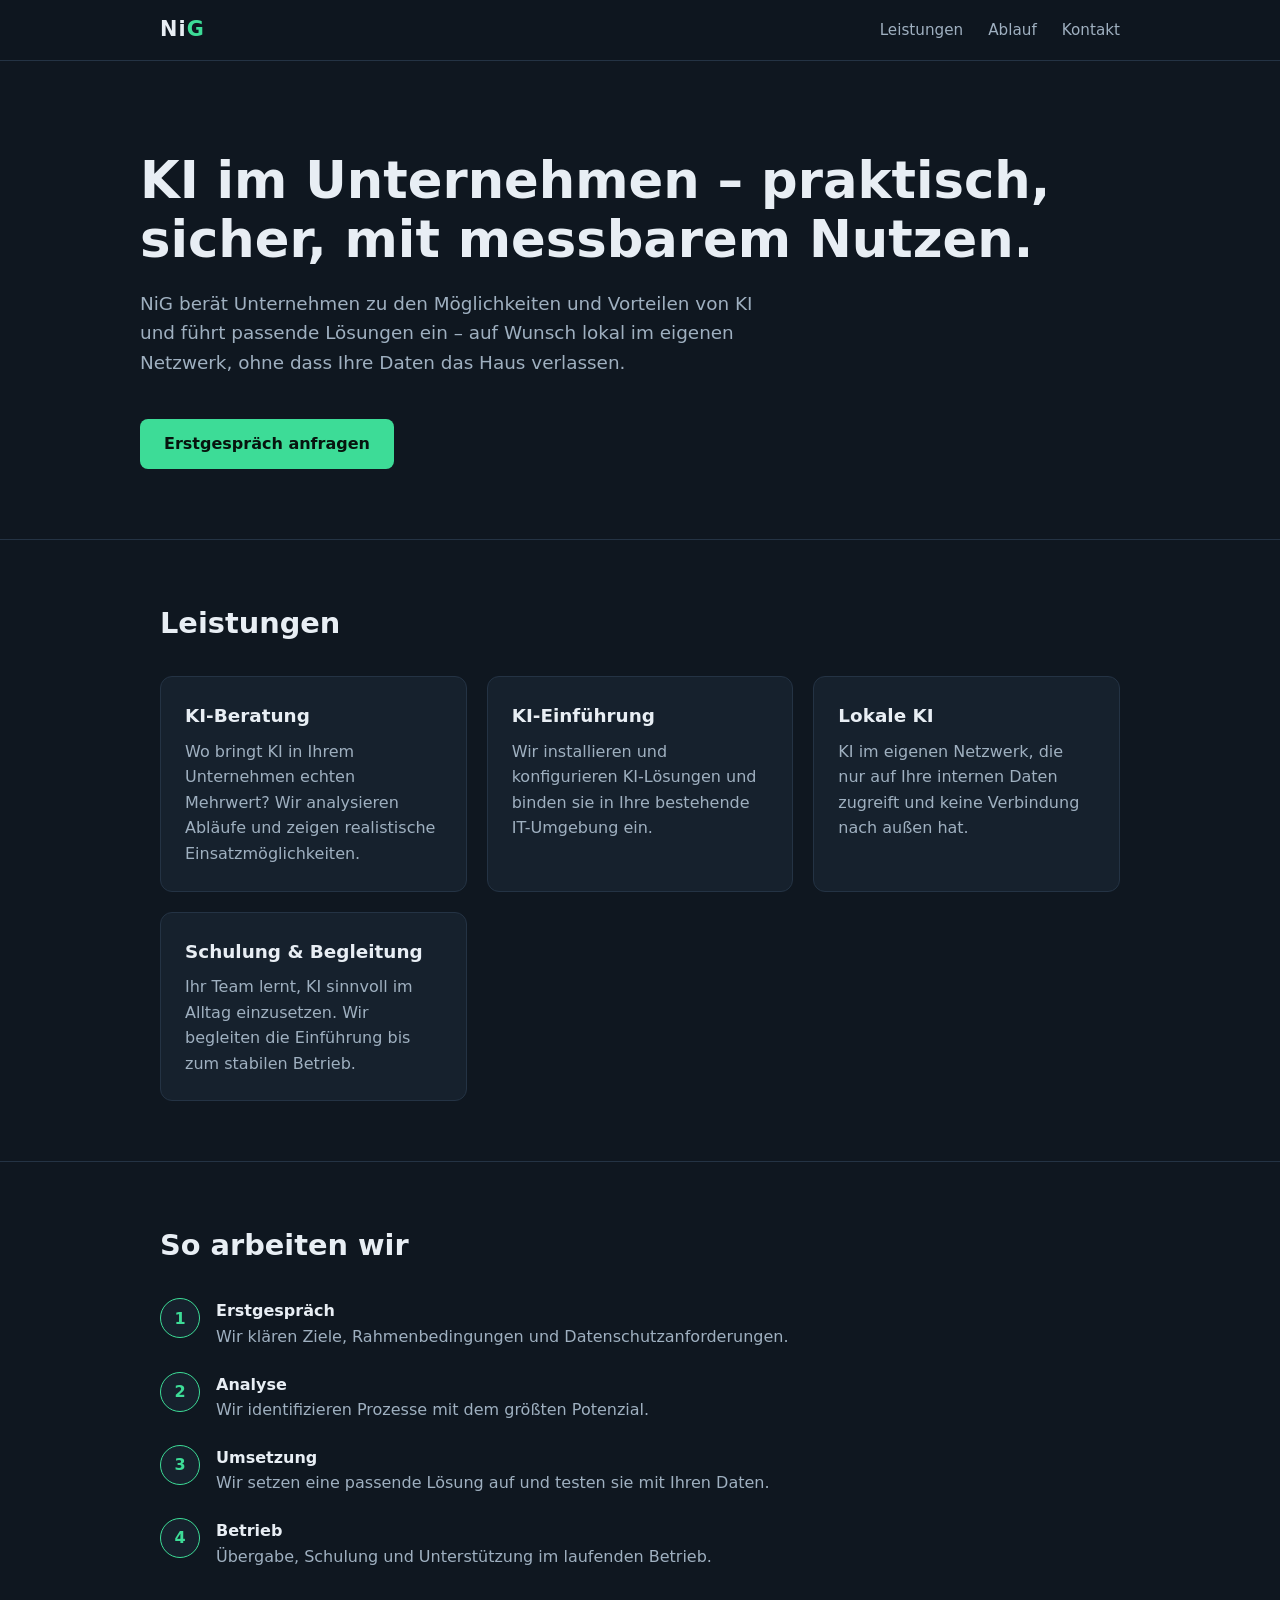
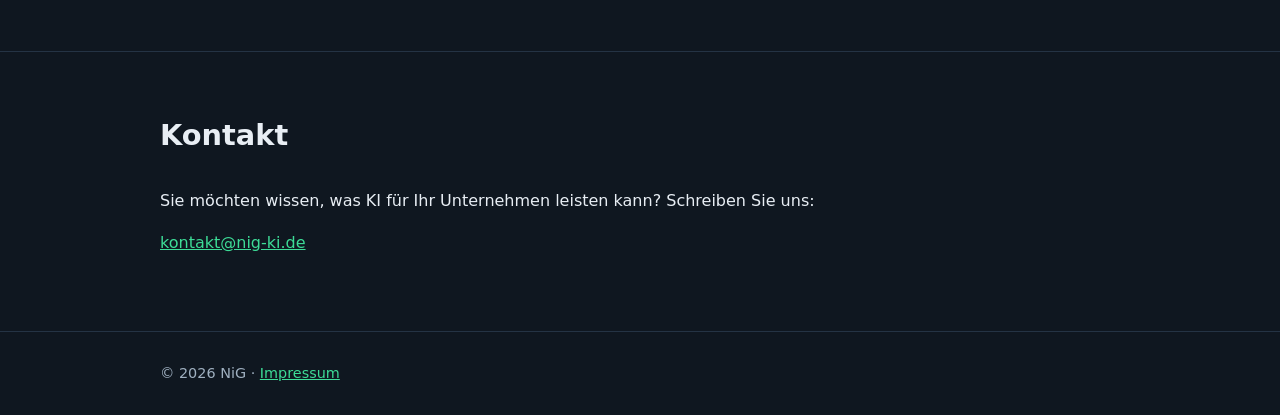
==== index.html @ dbd6fa83 "Initiale Website für NiG Co-Authored-By: Claude Sonnet 5.5 <noreply@anthropic.com> Claude-Session: h" ====
<!doctype html>
<html lang="de">
<head>
<meta charset="utf-8">
<meta name="viewport" content="width=device-width, initial-scale=1">
<title>NiG – KI-Beratung und KI-Einführung</title>
<meta name="description" content="NiG berät Unternehmen zu den Möglichkeiten von KI und führt sie sicher im eigenen Netzwerk ein.">
<style>
:root{--bg:#0f1720;--bg2:#16212d;--fg:#e8eef4;--mut:#9fb0c0;--acc:#3ddc97;--line:#243344}
*{box-sizing:border-box}
body{margin:0;font-family:system-ui,-apple-system,"Segoe UI",Roboto,sans-serif;background:var(--bg);color:var(--fg);line-height:1.6}
a{color:var(--acc)}
.wrap{max-width:1000px;margin:0 auto;padding:0 20px}
header{border-bottom:1px solid var(--line);position:sticky;top:0;background:rgba(15,23,32,.95);backdrop-filter:blur(6px)}
header .wrap{display:flex;justify-content:space-between;align-items:center;height:60px}
.logo{font-weight:800;font-size:1.3rem;letter-spacing:.05em}
.logo span{color:var(--acc)}
nav a{color:var(--mut);text-decoration:none;margin-left:20px;font-size:.95rem}
nav a:hover{color:var(--fg)}
.hero{padding:90px 0 70px}
.hero h1{font-size:clamp(2rem,5vw,3.2rem);line-height:1.15;margin:0 0 20px}
.hero p{color:var(--mut);font-size:1.15rem;max-width:640px}
.btn{display:inline-block;margin-top:24px;padding:12px 24px;background:var(--acc);color:#07140e;font-weight:700;border-radius:8px;text-decoration:none}
section{padding:60px 0;border-top:1px solid var(--line)}
h2{font-size:1.8rem;margin:0 0 30px}
.grid{display:grid;grid-template-columns:repeat(auto-fit,minmax(260px,1fr));gap:20px}
.card{background:var(--bg2);border:1px solid var(--line);border-radius:12px;padding:24px}
.card h3{margin:0 0 8px;font-size:1.15rem}
.card p{margin:0;color:var(--mut)}
.steps{counter-reset:s;list-style:none;padding:0;margin:0}
.steps li{counter-increment:s;position:relative;padding:0 0 22px 56px}
.steps li::before{content:counter(s);position:absolute;left:0;top:0;width:38px;height:38px;border-radius:50%;background:var(--bg2);border:1px solid var(--acc);color:var(--acc);display:flex;align-items:center;justify-content:center;font-weight:700}
.steps strong{display:block}
.steps span{color:var(--mut)}
footer{border-top:1px solid var(--line);padding:30px 0;color:var(--mut);font-size:.9rem}
</style>
</head>
<body>
<header>
  <div class="wrap">
    <div class="logo">Ni<span>G</span></div>
    <nav>
      <a href="#leistungen">Leistungen</a>
      <a href="#ablauf">Ablauf</a>
      <a href="#kontakt">Kontakt</a>
    </nav>
  </div>
</header>

<main>
  <div class="wrap hero">
    <h1>KI im Unternehmen – praktisch, sicher, mit messbarem Nutzen.</h1>
    <p>NiG berät Unternehmen zu den Möglichkeiten und Vorteilen von KI und führt passende Lösungen ein – auf Wunsch lokal im eigenen Netzwerk, ohne dass Ihre Daten das Haus verlassen.</p>
    <a class="btn" href="#kontakt">Erstgespräch anfragen</a>
  </div>

  <section id="leistungen">
    <div class="wrap">
      <h2>Leistungen</h2>
      <div class="grid">
        <div class="card">
          <h3>KI-Beratung</h3>
          <p>Wo bringt KI in Ihrem Unternehmen echten Mehrwert? Wir analysieren Abläufe und zeigen realistische Einsatzmöglichkeiten.</p>
        </div>
        <div class="card">
          <h3>KI-Einführung</h3>
          <p>Wir installieren und konfigurieren KI-Lösungen und binden sie in Ihre bestehende IT-Umgebung ein.</p>
        </div>
        <div class="card">
          <h3>Lokale KI</h3>
          <p>KI im eigenen Netzwerk, die nur auf Ihre internen Daten zugreift und keine Verbindung nach außen hat.</p>
        </div>
        <div class="card">
          <h3>Schulung &amp; Begleitung</h3>
          <p>Ihr Team lernt, KI sinnvoll im Alltag einzusetzen. Wir begleiten die Einführung bis zum stabilen Betrieb.</p>
        </div>
      </div>
    </div>
  </section>

  <section id="ablauf">
    <div class="wrap">
      <h2>So arbeiten wir</h2>
      <ol class="steps">
        <li><strong>Erstgespräch</strong><span>Wir klären Ziele, Rahmenbedingungen und Datenschutzanforderungen.</span></li>
        <li><strong>Analyse</strong><span>Wir identifizieren Prozesse mit dem größten Potenzial.</span></li>
        <li><strong>Umsetzung</strong><span>Wir setzen eine passende Lösung auf und testen sie mit Ihren Daten.</span></li>
        <li><strong>Betrieb</strong><span>Übergabe, Schulung und Unterstützung im laufenden Betrieb.</span></li>
      </ol>
    </div>
  </section>

  <section id="kontakt">
    <div class="wrap">
      <h2>Kontakt</h2>
      <p>Sie möchten wissen, was KI für Ihr Unternehmen leisten kann? Schreiben Sie uns:</p>
      <p><a href="mailto:kontakt@nig-ki.de">kontakt@nig-ki.de</a></p>
    </div>
  </section>
</main>

<footer>
  <div class="wrap">© 2026 NiG · <a href="impressum.html">Impressum</a></div>
</footer>
</body>
</html>
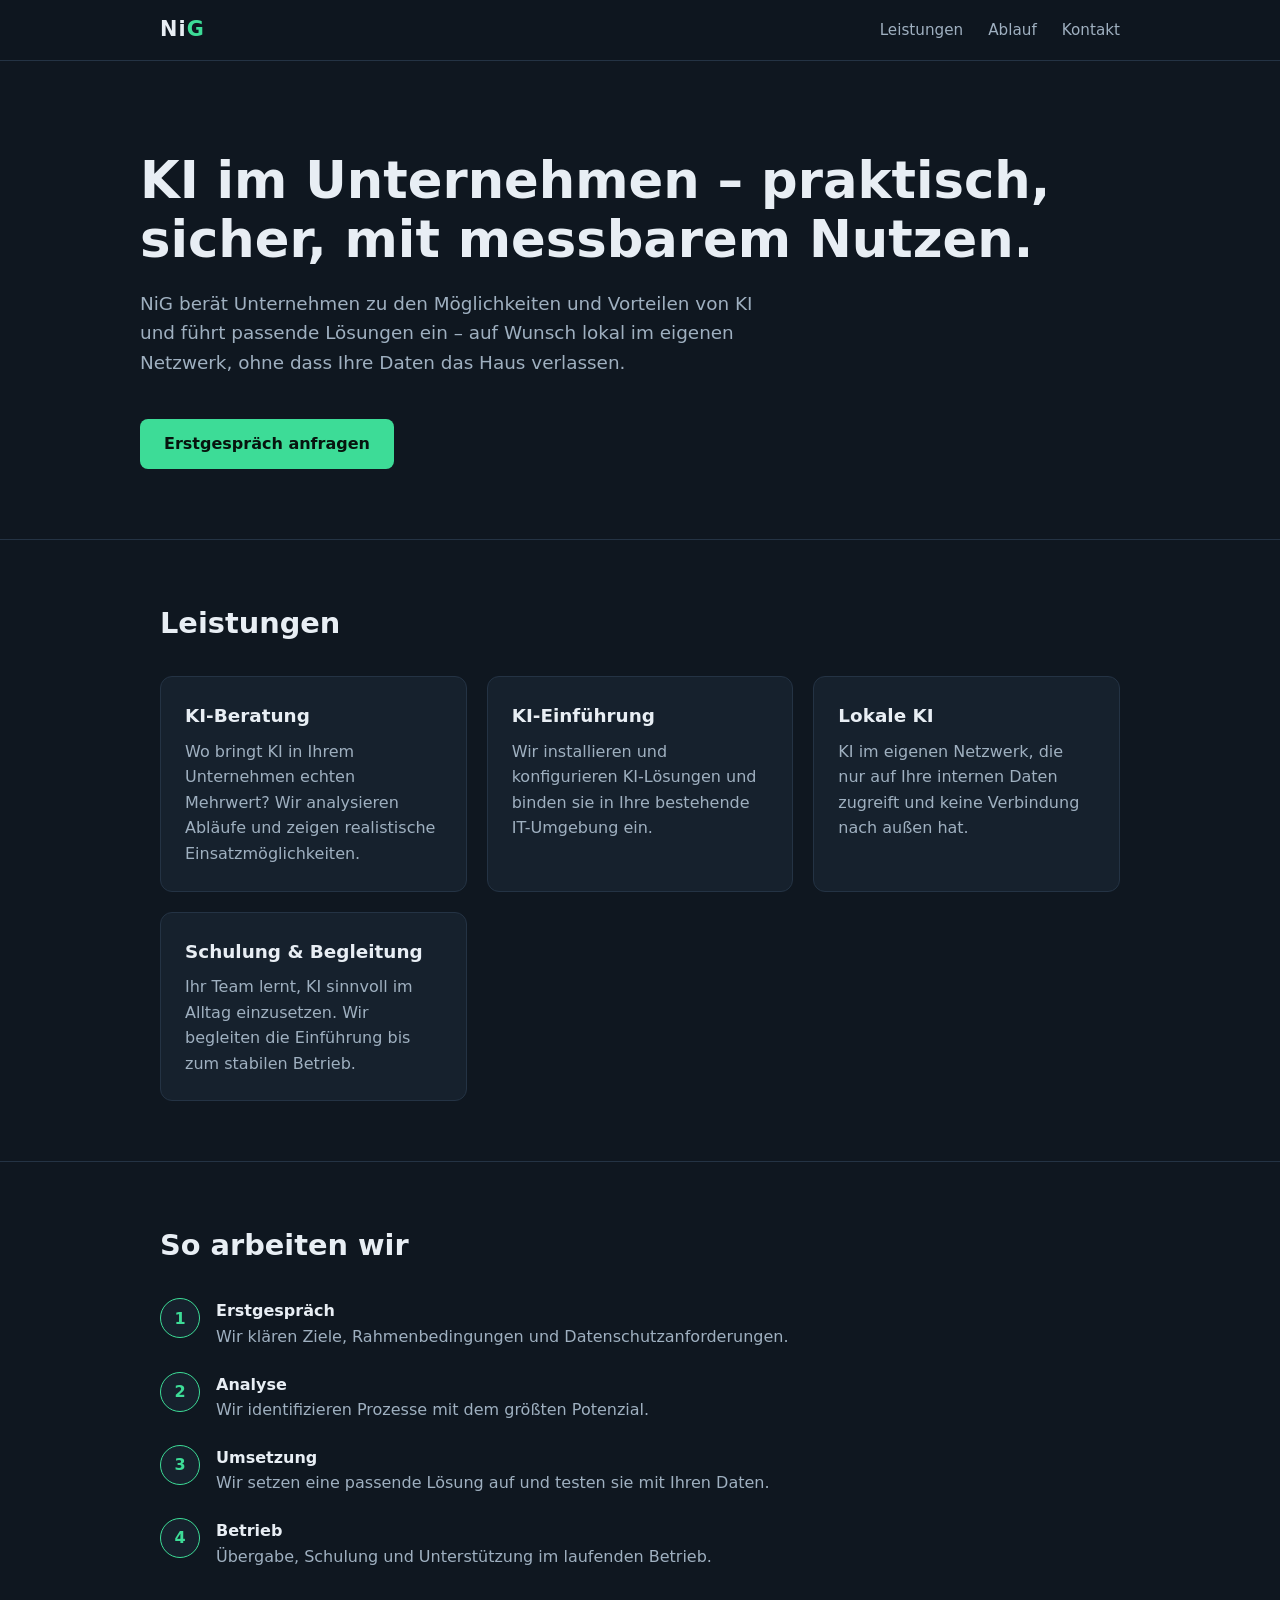
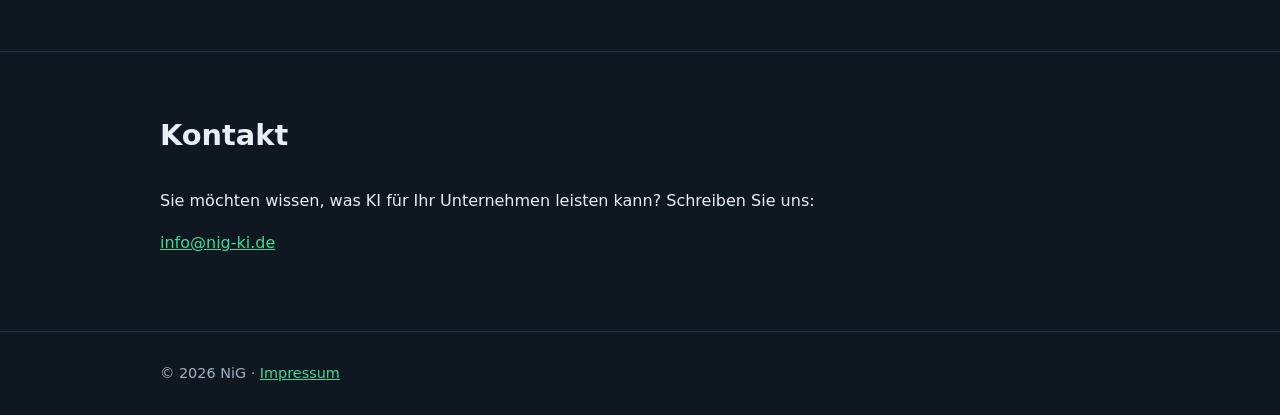
==== commit 1bc8bfe6: "Update contact email in index.html" ====
--- a/index.html
+++ b/index.html
@@ -94,7 +94,7 @@
     <div class="wrap">
       <h2>Kontakt</h2>
       <p>Sie möchten wissen, was KI für Ihr Unternehmen leisten kann? Schreiben Sie uns:</p>
-      <p><a href="mailto:kontakt@nig-ki.de">kontakt@nig-ki.de</a></p>
+      <p><a href="mailto:info@nig-ki.de">info@nig-ki.de</a></p>
     </div>
   </section>
 </main>
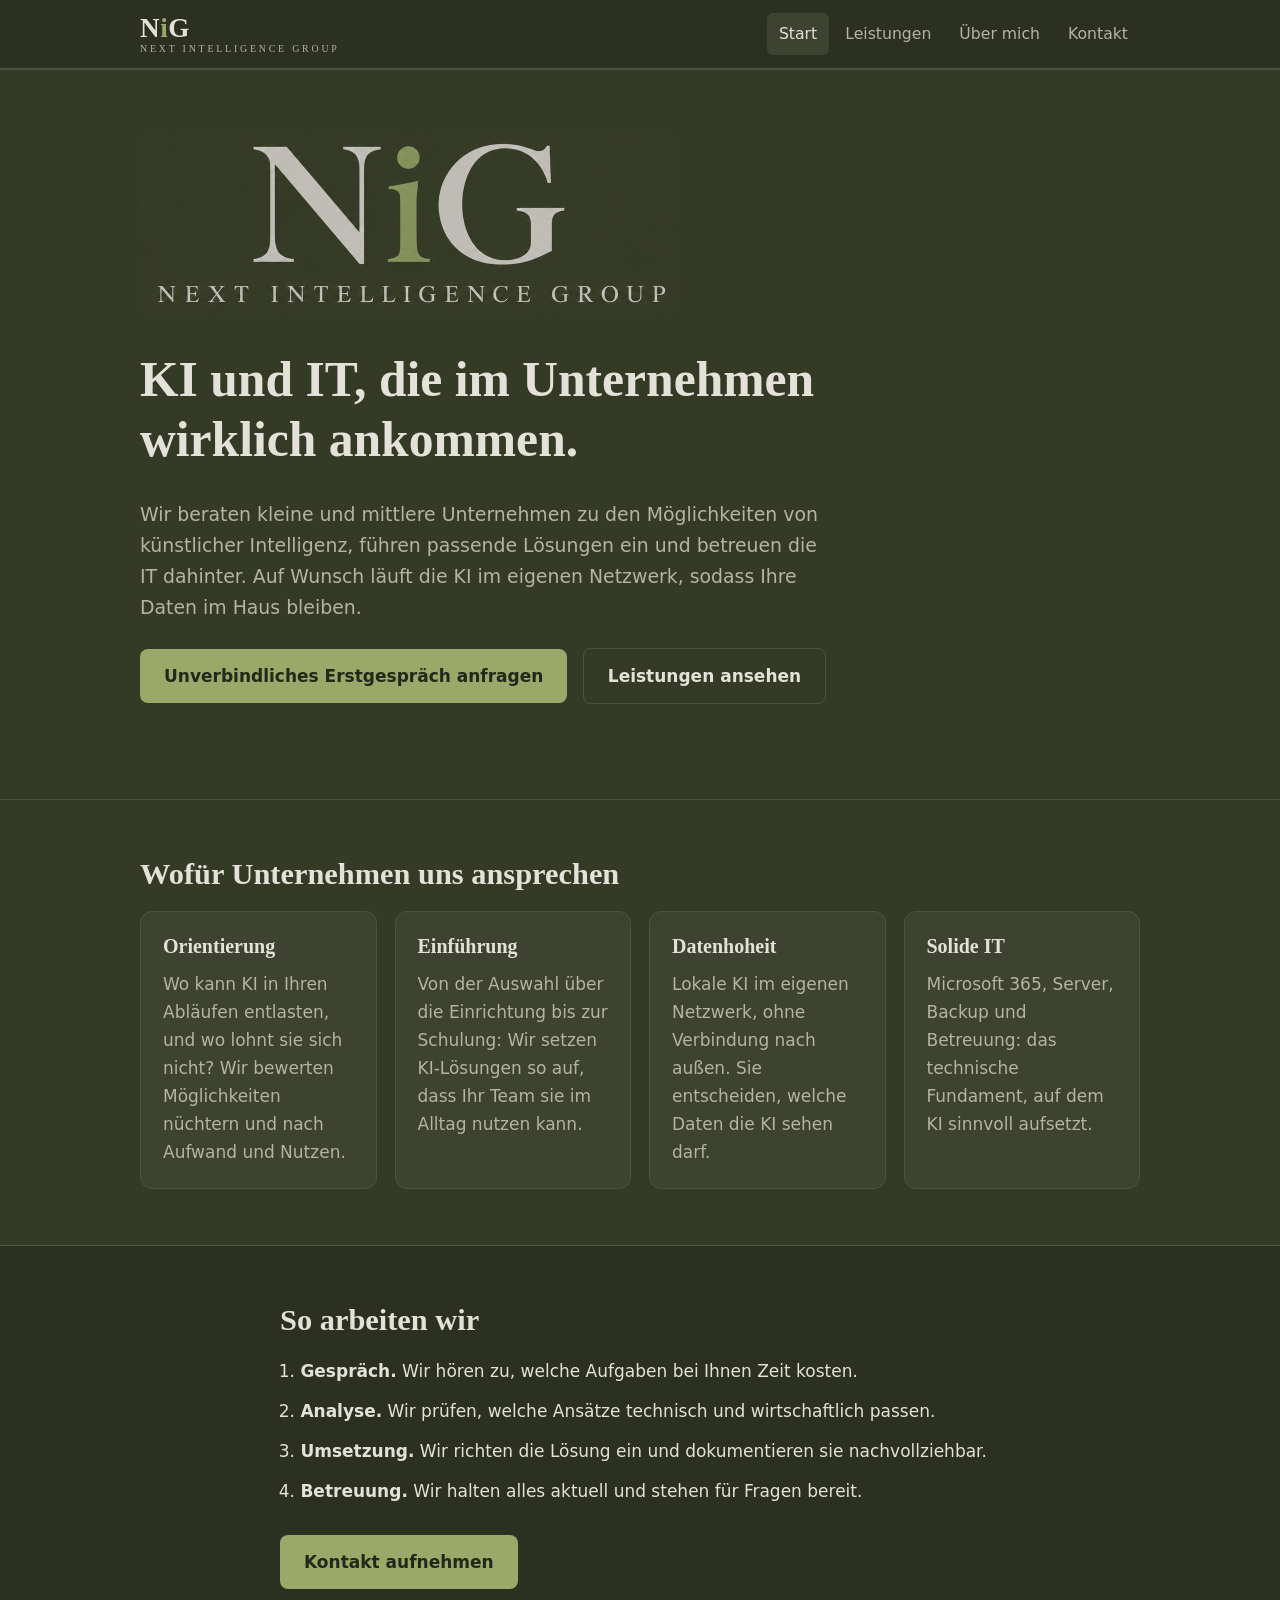
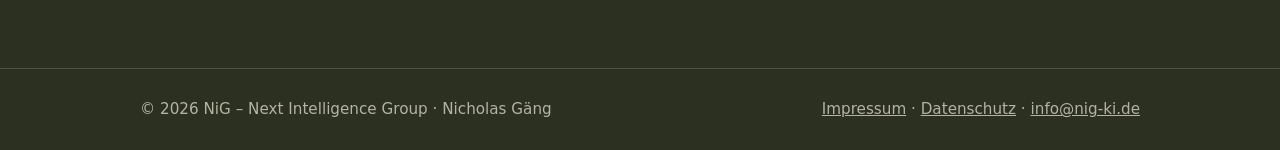
==== commit 052a75f4: "Website auf sechs Seiten ausbauen: Start, Leistungen, Über mich, Kontakt, Impressum, Datenschutz Des" ====
--- a/index.html
+++ b/index.html
@@ -3,104 +3,69 @@
 <head>
 <meta charset="utf-8">
 <meta name="viewport" content="width=device-width, initial-scale=1">
-<title>NiG – KI-Beratung und KI-Einführung</title>
-<meta name="description" content="NiG berät Unternehmen zu den Möglichkeiten von KI und führt sie sicher im eigenen Netzwerk ein.">
-<style>
-:root{--bg:#0f1720;--bg2:#16212d;--fg:#e8eef4;--mut:#9fb0c0;--acc:#3ddc97;--line:#243344}
-*{box-sizing:border-box}
-body{margin:0;font-family:system-ui,-apple-system,"Segoe UI",Roboto,sans-serif;background:var(--bg);color:var(--fg);line-height:1.6}
-a{color:var(--acc)}
-.wrap{max-width:1000px;margin:0 auto;padding:0 20px}
-header{border-bottom:1px solid var(--line);position:sticky;top:0;background:rgba(15,23,32,.95);backdrop-filter:blur(6px)}
-header .wrap{display:flex;justify-content:space-between;align-items:center;height:60px}
-.logo{font-weight:800;font-size:1.3rem;letter-spacing:.05em}
-.logo span{color:var(--acc)}
-nav a{color:var(--mut);text-decoration:none;margin-left:20px;font-size:.95rem}
-nav a:hover{color:var(--fg)}
-.hero{padding:90px 0 70px}
-.hero h1{font-size:clamp(2rem,5vw,3.2rem);line-height:1.15;margin:0 0 20px}
-.hero p{color:var(--mut);font-size:1.15rem;max-width:640px}
-.btn{display:inline-block;margin-top:24px;padding:12px 24px;background:var(--acc);color:#07140e;font-weight:700;border-radius:8px;text-decoration:none}
-section{padding:60px 0;border-top:1px solid var(--line)}
-h2{font-size:1.8rem;margin:0 0 30px}
-.grid{display:grid;grid-template-columns:repeat(auto-fit,minmax(260px,1fr));gap:20px}
-.card{background:var(--bg2);border:1px solid var(--line);border-radius:12px;padding:24px}
-.card h3{margin:0 0 8px;font-size:1.15rem}
-.card p{margin:0;color:var(--mut)}
-.steps{counter-reset:s;list-style:none;padding:0;margin:0}
-.steps li{counter-increment:s;position:relative;padding:0 0 22px 56px}
-.steps li::before{content:counter(s);position:absolute;left:0;top:0;width:38px;height:38px;border-radius:50%;background:var(--bg2);border:1px solid var(--acc);color:var(--acc);display:flex;align-items:center;justify-content:center;font-weight:700}
-.steps strong{display:block}
-.steps span{color:var(--mut)}
-footer{border-top:1px solid var(--line);padding:30px 0;color:var(--mut);font-size:.9rem}
-</style>
+<title>NiG – KI-Beratung, KI-Einführung und IT für den Mittelstand</title>
+<meta name="description" content="NiG – Next Intelligence Group: KI-Beratung, KI-Einführung, lokale KI im eigenen Netzwerk und IT-Dienstleistung für kleine und mittlere Unternehmen.">
+<meta name="robots" content="index,follow">
+<meta property="og:title" content="NiG – KI-Beratung, KI-Einführung und IT für den Mittelstand">
+<meta property="og:description" content="NiG – Next Intelligence Group: KI-Beratung, KI-Einführung, lokale KI im eigenen Netzwerk und IT-Dienstleistung für kleine und mittlere Unternehmen.">
+<meta property="og:type" content="website">
+<meta property="og:image" content="https://nig-ki.de/assets/og-image.png">
+<link rel="icon" type="image/png" href="assets/favicon.png">
+<link rel="stylesheet" href="style.css">
 </head>
 <body>
-<header>
-  <div class="wrap">
-    <div class="logo">Ni<span>G</span></div>
-    <nav>
-      <a href="#leistungen">Leistungen</a>
-      <a href="#ablauf">Ablauf</a>
-      <a href="#kontakt">Kontakt</a>
-    </nav>
+<a class="skip" href="#inhalt">Zum Inhalt springen</a>
+<header class="site">
+  <div class="wrap bar">
+    <a class="brand" href="index.html" aria-label="NiG – Next Intelligence Group, Startseite">
+      <span class="mark">N<i>i</i>G</span><span class="sub">Next Intelligence Group</span>
+    </a>
+    <nav aria-label="Hauptnavigation"><a href="index.html" aria-current="page">Start</a><a href="leistungen.html">Leistungen</a><a href="ueber-mich.html">Über mich</a><a href="kontakt.html">Kontakt</a></nav>
   </div>
 </header>
+<main id="inhalt">
 
-<main>
-  <div class="wrap hero">
-    <h1>KI im Unternehmen – praktisch, sicher, mit messbarem Nutzen.</h1>
-    <p>NiG berät Unternehmen zu den Möglichkeiten und Vorteilen von KI und führt passende Lösungen ein – auf Wunsch lokal im eigenen Netzwerk, ohne dass Ihre Daten das Haus verlassen.</p>
-    <a class="btn" href="#kontakt">Erstgespräch anfragen</a>
+<section class="hero">
+  <div class="wrap">
+    <img class="hero-logo" src="assets/logo.png" alt="NiG – Next Intelligence Group" width="540" height="180">
+    <h1>KI und IT, die im Unternehmen wirklich ankommen.</h1>
+    <p class="lead">Wir beraten kleine und mittlere Unternehmen zu den Möglichkeiten von künstlicher Intelligenz, führen passende Lösungen ein und betreuen die IT dahinter. Auf Wunsch läuft die KI im eigenen Netzwerk, sodass Ihre Daten im Haus bleiben.</p>
+    <p><a class="btn" href="mailto:info@nig-ki.de?subject=Erstgespr%C3%A4ch%20NiG">Unverbindliches Erstgespräch anfragen</a>
+    <a class="btn ghost" href="leistungen.html">Leistungen ansehen</a></p>
   </div>
+</section>
 
-  <section id="leistungen">
-    <div class="wrap">
-      <h2>Leistungen</h2>
-      <div class="grid">
-        <div class="card">
-          <h3>KI-Beratung</h3>
-          <p>Wo bringt KI in Ihrem Unternehmen echten Mehrwert? Wir analysieren Abläufe und zeigen realistische Einsatzmöglichkeiten.</p>
-        </div>
-        <div class="card">
-          <h3>KI-Einführung</h3>
-          <p>Wir installieren und konfigurieren KI-Lösungen und binden sie in Ihre bestehende IT-Umgebung ein.</p>
-        </div>
-        <div class="card">
-          <h3>Lokale KI</h3>
-          <p>KI im eigenen Netzwerk, die nur auf Ihre internen Daten zugreift und keine Verbindung nach außen hat.</p>
-        </div>
-        <div class="card">
-          <h3>Schulung &amp; Begleitung</h3>
-          <p>Ihr Team lernt, KI sinnvoll im Alltag einzusetzen. Wir begleiten die Einführung bis zum stabilen Betrieb.</p>
-        </div>
-      </div>
+<section>
+  <div class="wrap">
+    <h2>Wofür Unternehmen uns ansprechen</h2>
+    <div class="grid">
+      <article class="card"><h3>Orientierung</h3><p>Wo kann KI in Ihren Abläufen entlasten, und wo lohnt sie sich nicht? Wir bewerten Möglichkeiten nüchtern und nach Aufwand und Nutzen.</p></article>
+      <article class="card"><h3>Einführung</h3><p>Von der Auswahl über die Einrichtung bis zur Schulung: Wir setzen KI-Lösungen so auf, dass Ihr Team sie im Alltag nutzen kann.</p></article>
+      <article class="card"><h3>Datenhoheit</h3><p>Lokale KI im eigenen Netzwerk, ohne Verbindung nach außen. Sie entscheiden, welche Daten die KI sehen darf.</p></article>
+      <article class="card"><h3>Solide IT</h3><p>Microsoft 365, Server, Backup und Betreuung: das technische Fundament, auf dem KI sinnvoll aufsetzt.</p></article>
     </div>
-  </section>
+  </div>
+</section>
 
-  <section id="ablauf">
-    <div class="wrap">
-      <h2>So arbeiten wir</h2>
-      <ol class="steps">
-        <li><strong>Erstgespräch</strong><span>Wir klären Ziele, Rahmenbedingungen und Datenschutzanforderungen.</span></li>
-        <li><strong>Analyse</strong><span>Wir identifizieren Prozesse mit dem größten Potenzial.</span></li>
-        <li><strong>Umsetzung</strong><span>Wir setzen eine passende Lösung auf und testen sie mit Ihren Daten.</span></li>
-        <li><strong>Betrieb</strong><span>Übergabe, Schulung und Unterstützung im laufenden Betrieb.</span></li>
-      </ol>
-    </div>
-  </section>
+<section class="alt">
+  <div class="wrap narrow">
+    <h2>So arbeiten wir</h2>
+    <ol class="steps">
+      <li><strong>Gespräch.</strong> Wir hören zu, welche Aufgaben bei Ihnen Zeit kosten.</li>
+      <li><strong>Analyse.</strong> Wir prüfen, welche Ansätze technisch und wirtschaftlich passen.</li>
+      <li><strong>Umsetzung.</strong> Wir richten die Lösung ein und dokumentieren sie nachvollziehbar.</li>
+      <li><strong>Betreuung.</strong> Wir halten alles aktuell und stehen für Fragen bereit.</li>
+    </ol>
+    <p><a class="btn" href="kontakt.html">Kontakt aufnehmen</a></p>
+  </div>
+</section>
 
-  <section id="kontakt">
-    <div class="wrap">
-      <h2>Kontakt</h2>
-      <p>Sie möchten wissen, was KI für Ihr Unternehmen leisten kann? Schreiben Sie uns:</p>
-      <p><a href="mailto:info@nig-ki.de">info@nig-ki.de</a></p>
-    </div>
-  </section>
 </main>
-
-<footer>
-  <div class="wrap">© 2026 NiG · <a href="impressum.html">Impressum</a></div>
+<footer class="site">
+  <div class="wrap foot">
+    <p>© 2026 NiG – Next Intelligence Group · Nicholas Gäng</p>
+    <p><a href="impressum.html">Impressum</a> · <a href="datenschutz.html">Datenschutz</a> · <a href="mailto:info@nig-ki.de">info@nig-ki.de</a></p>
+  </div>
 </footer>
 </body>
 </html>
--- a/style.css
+++ b/style.css
@@ -0,0 +1,84 @@
+:root{
+  --bg:#353a27;
+  --bg-deep:#2b3020;
+  --bg-card:#3d4330;
+  --fg:#e4e2d8;
+  --mut:#b4b3a4;
+  --acc:#9aa86a;
+  --acc-ink:#232819;
+  --line:#4c5340;
+  --serif:"Iowan Old Style","Palatino Linotype",Palatino,"Book Antiqua",Garamond,Georgia,serif;
+  --sans:system-ui,-apple-system,"Segoe UI",Roboto,Helvetica,Arial,sans-serif;
+}
+*{box-sizing:border-box}
+html{scroll-behavior:smooth}
+body{margin:0;background:var(--bg);color:var(--fg);font-family:var(--sans);line-height:1.65;font-size:1.0625rem}
+a{color:var(--acc)}
+a:hover{color:#c0cd8a}
+img{max-width:100%;height:auto}
+:focus-visible{outline:3px solid var(--acc);outline-offset:3px}
+.skip{position:absolute;left:-999px;top:0;background:var(--acc);color:var(--acc-ink);padding:10px 16px;z-index:100}
+.skip:focus{left:10px;top:10px}
+.wrap{max-width:1040px;margin:0 auto;padding:0 20px}
+.narrow{max-width:760px}
+
+/* Header */
+header.site{background:var(--bg-deep);border-bottom:1px solid var(--line);position:sticky;top:0;z-index:50}
+.bar{display:flex;align-items:center;justify-content:space-between;gap:16px;min-height:68px;flex-wrap:wrap;padding-top:8px;padding-bottom:8px}
+.brand{display:flex;flex-direction:column;text-decoration:none;color:var(--fg);line-height:1.1}
+.brand .mark{font-family:var(--serif);font-size:1.7rem;font-weight:600;letter-spacing:.02em}
+.brand .mark i{color:var(--acc);font-style:normal}
+.brand .sub{font-family:var(--serif);font-size:.62rem;letter-spacing:.28em;text-transform:uppercase;color:var(--mut)}
+nav{display:flex;gap:4px;flex-wrap:wrap}
+nav a{color:var(--mut);text-decoration:none;padding:8px 12px;border-radius:6px;font-size:.98rem}
+nav a:hover{color:var(--fg);background:var(--bg-card)}
+nav a[aria-current="page"]{color:var(--fg);background:var(--bg-card)}
+
+/* Typografie */
+h1,h2,h3{font-family:var(--serif);font-weight:600;line-height:1.2;margin:0 0 .6em}
+h1{font-size:clamp(2rem,5vw,3.1rem)}
+h2{font-size:clamp(1.5rem,3vw,1.9rem)}
+h3{font-size:1.25rem}
+.lead{font-size:1.18rem;color:var(--mut);max-width:680px}
+.note{color:var(--mut);font-size:.95rem}
+
+/* Hero */
+.hero{padding:64px 0 72px}
+.hero-logo{display:block;width:min(540px,100%);height:auto;border-radius:10px;margin-bottom:36px}
+.hero h1{max-width:760px}
+
+/* Buttons */
+.btn{display:inline-block;margin:6px 10px 6px 0;padding:13px 24px;background:var(--acc);color:var(--acc-ink);font-weight:700;border-radius:8px;text-decoration:none}
+.btn:hover{background:#b0be7c;color:var(--acc-ink)}
+.btn.ghost{background:transparent;color:var(--fg);border:1px solid var(--line)}
+.btn.ghost:hover{background:var(--bg-card);color:var(--fg)}
+
+/* Sektionen */
+section{padding:56px 0;border-top:1px solid var(--line)}
+section.alt{background:var(--bg-deep)}
+section.pagehead{padding:48px 0 32px;border-top:0}
+.grid{display:grid;grid-template-columns:repeat(auto-fit,minmax(230px,1fr));gap:18px}
+.card{background:var(--bg-card);border:1px solid var(--line);border-radius:12px;padding:22px}
+.card p{color:var(--mut);margin:0}
+.steps{padding-left:1.2em;margin:0 0 24px}
+.steps li{margin-bottom:12px}
+.svc{padding:8px 0 36px;border-bottom:1px solid var(--line);margin-bottom:32px}
+.svc:last-child{border-bottom:0}
+.svc ul{padding-left:1.2em;color:var(--mut)}
+.prose p,.prose li{max-width:68ch}
+.prose h2{margin-top:1.8em}
+
+/* Footer */
+footer.site{background:var(--bg-deep);border-top:1px solid var(--line);padding:28px 0;color:var(--mut);font-size:.95rem}
+footer .foot{display:flex;justify-content:space-between;gap:12px;flex-wrap:wrap}
+footer p{margin:0}
+footer a{color:var(--mut)}
+footer a:hover{color:var(--fg)}
+
+@media (max-width:560px){
+  body{font-size:1rem}
+  .hero{padding:36px 0 48px}
+  nav a{padding:8px 9px;font-size:.93rem}
+  section{padding:40px 0}
+}
+@media (prefers-reduced-motion:reduce){html{scroll-behavior:auto}}
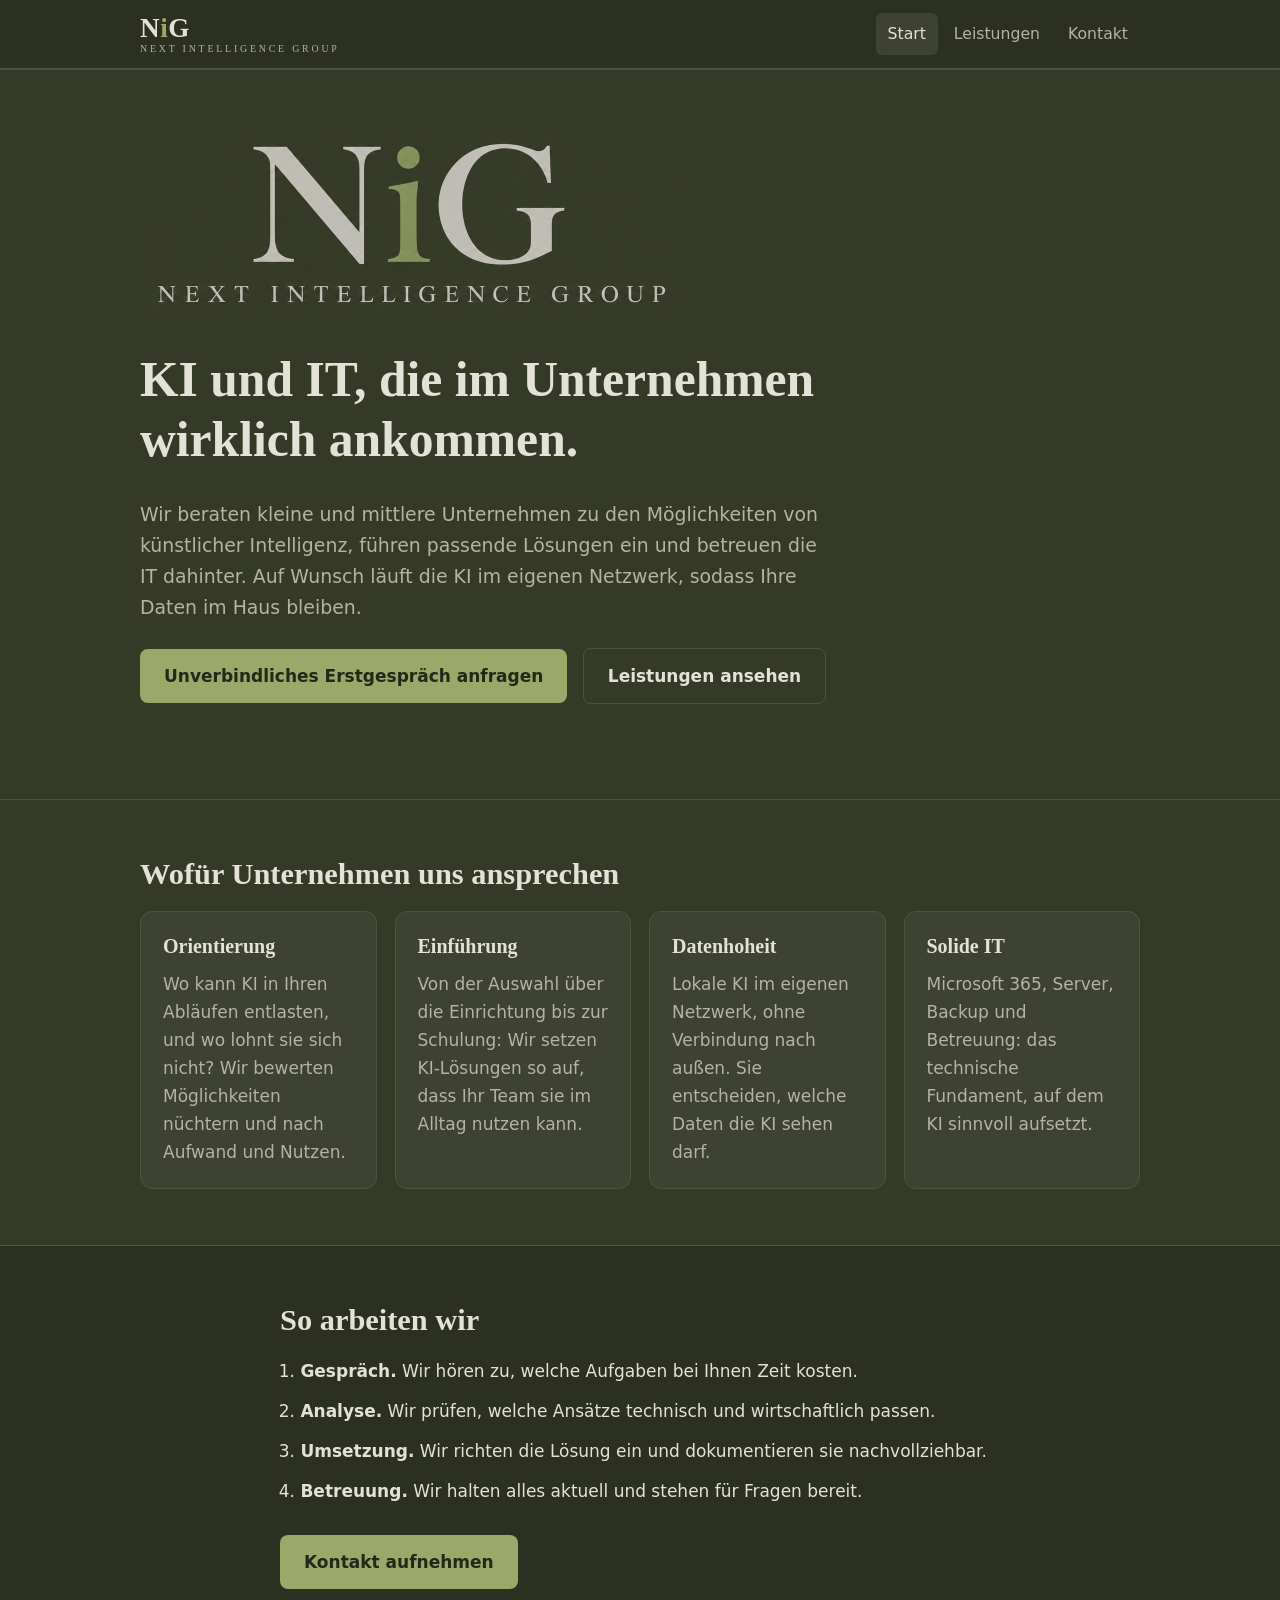
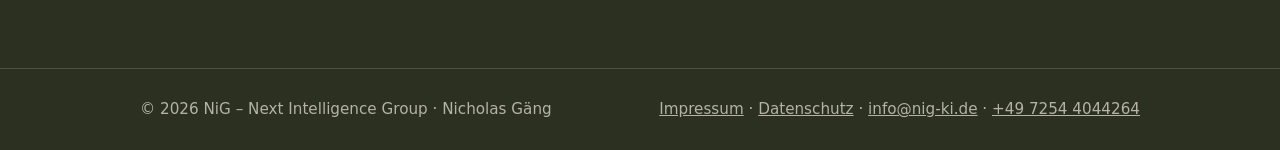
==== commit 0598515d: "Telefonnummer ergänzen, Seite "Über mich" entfernen Telefon in Impressum, Kontakt, Footer und Datens" ====
--- a/index.html
+++ b/index.html
@@ -20,7 +20,7 @@
     <a class="brand" href="index.html" aria-label="NiG – Next Intelligence Group, Startseite">
       <span class="mark">N<i>i</i>G</span><span class="sub">Next Intelligence Group</span>
     </a>
-    <nav aria-label="Hauptnavigation"><a href="index.html" aria-current="page">Start</a><a href="leistungen.html">Leistungen</a><a href="ueber-mich.html">Über mich</a><a href="kontakt.html">Kontakt</a></nav>
+    <nav aria-label="Hauptnavigation"><a href="index.html" aria-current="page">Start</a><a href="leistungen.html">Leistungen</a><a href="kontakt.html">Kontakt</a></nav>
   </div>
 </header>
 <main id="inhalt">
@@ -64,7 +64,7 @@
 <footer class="site">
   <div class="wrap foot">
     <p>© 2026 NiG – Next Intelligence Group · Nicholas Gäng</p>
-    <p><a href="impressum.html">Impressum</a> · <a href="datenschutz.html">Datenschutz</a> · <a href="mailto:info@nig-ki.de">info@nig-ki.de</a></p>
+    <p><a href="impressum.html">Impressum</a> · <a href="datenschutz.html">Datenschutz</a> · <a href="mailto:info@nig-ki.de">info@nig-ki.de</a> · <a href="tel:+4972544044264">+49 7254 4044264</a></p>
   </div>
 </footer>
 </body>
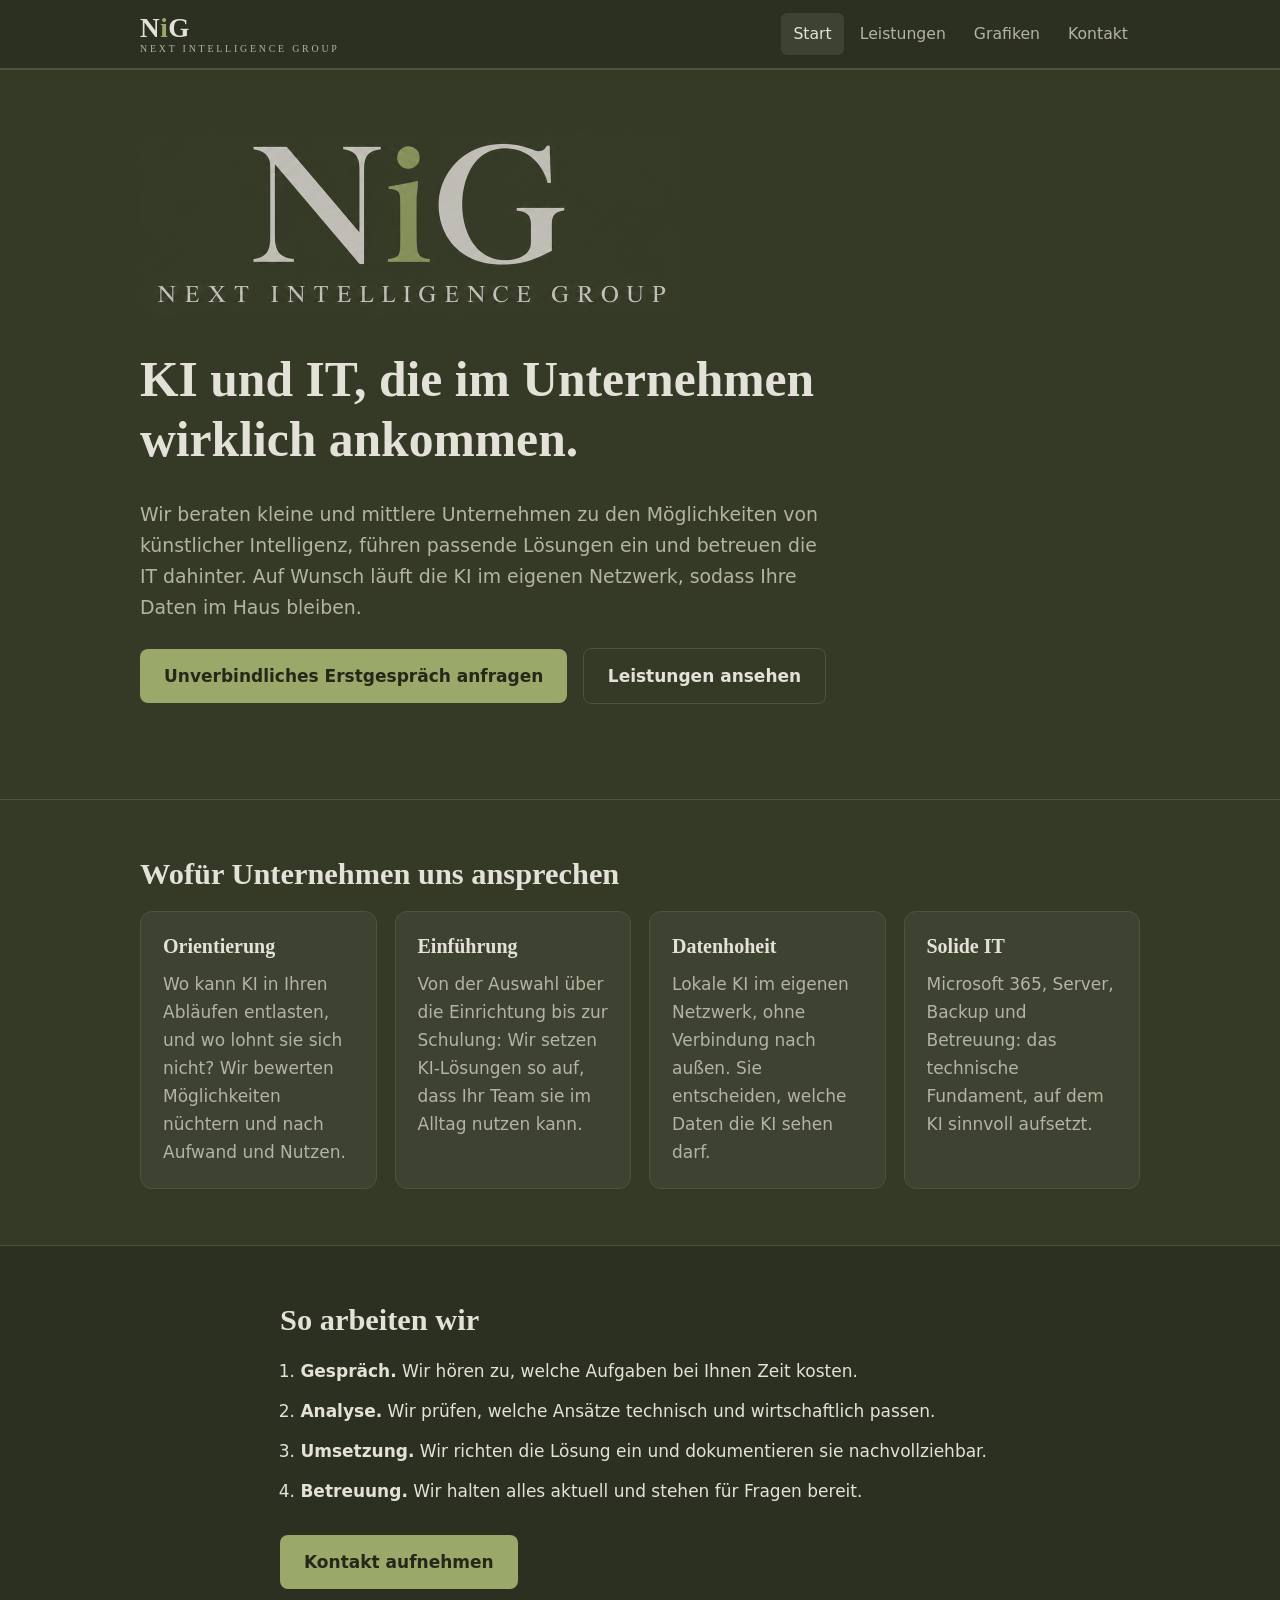
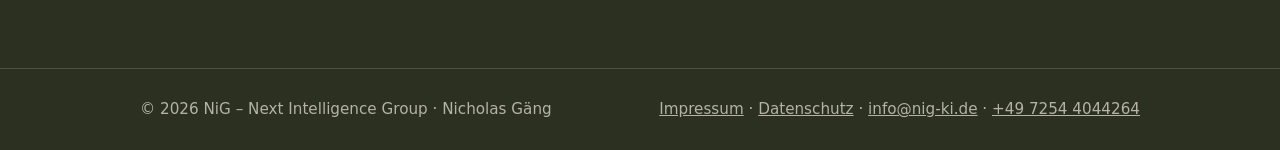
==== commit b0d83562: "Neue Seite "Grafiken" mit KI-Vergleichsmatrix - grafiken.html: neue Seite für Übersichtsgrafiken (we" ====
--- a/index.html
+++ b/index.html
@@ -6,6 +6,8 @@
 <title>NiG – KI-Beratung, KI-Einführung und IT für den Mittelstand</title>
 <meta name="description" content="NiG – Next Intelligence Group: KI-Beratung, KI-Einführung, lokale KI im eigenen Netzwerk und IT-Dienstleistung für kleine und mittlere Unternehmen.">
 <meta name="robots" content="index,follow">
+<meta name="google-site-verification" content="iISN9DFBEfTlQTu-xaG4Zi-hZuRaooEQ2q8epj0Ok7w" />
+<link rel="canonical" href="https://nig-ki.de/">
 <meta property="og:title" content="NiG – KI-Beratung, KI-Einführung und IT für den Mittelstand">
 <meta property="og:description" content="NiG – Next Intelligence Group: KI-Beratung, KI-Einführung, lokale KI im eigenen Netzwerk und IT-Dienstleistung für kleine und mittlere Unternehmen.">
 <meta property="og:type" content="website">
@@ -20,7 +22,7 @@
     <a class="brand" href="index.html" aria-label="NiG – Next Intelligence Group, Startseite">
       <span class="mark">N<i>i</i>G</span><span class="sub">Next Intelligence Group</span>
     </a>
-    <nav aria-label="Hauptnavigation"><a href="index.html" aria-current="page">Start</a><a href="leistungen.html">Leistungen</a><a href="kontakt.html">Kontakt</a></nav>
+    <nav aria-label="Hauptnavigation"><a href="index.html" aria-current="page">Start</a><a href="leistungen.html">Leistungen</a><a href="grafiken.html">Grafiken</a><a href="kontakt.html">Kontakt</a></nav>
   </div>
 </header>
 <main id="inhalt">
--- a/style.css
+++ b/style.css
@@ -82,3 +82,12 @@
   section{padding:40px 0}
 }
 @media (prefers-reduced-motion:reduce){html{scroll-behavior:auto}}
+
+/* Grafiken */
+.gfx{margin:0 0 56px}
+.gfx figcaption{margin-bottom:16px}
+.gfx figcaption h2{margin-bottom:.3em}
+.gfx figcaption p{color:var(--mut);margin:0;max-width:68ch}
+.gfx .frame{display:block;border:1px solid var(--line);border-radius:12px;overflow:hidden;background:var(--bg-deep)}
+.gfx .frame img{display:block;width:100%;height:auto}
+.gfx .links{margin:12px 0 0;font-size:.95rem}
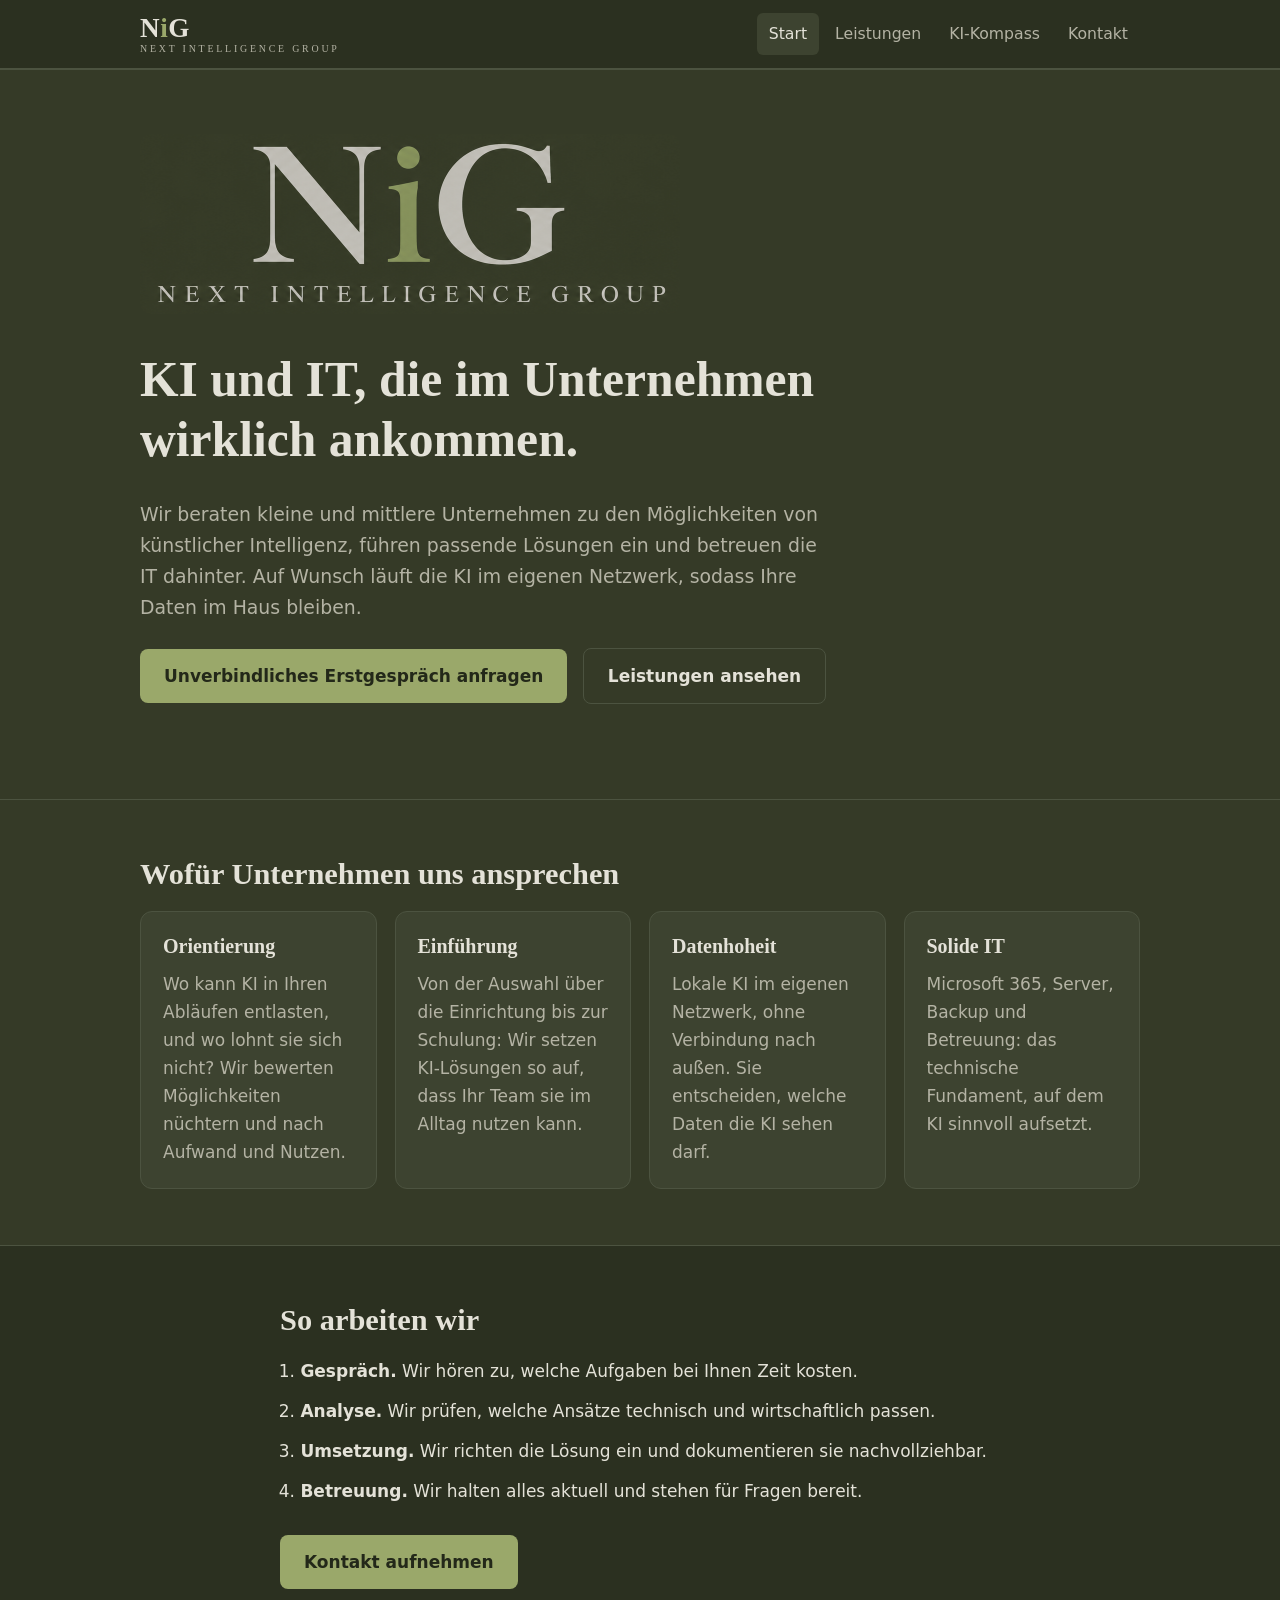
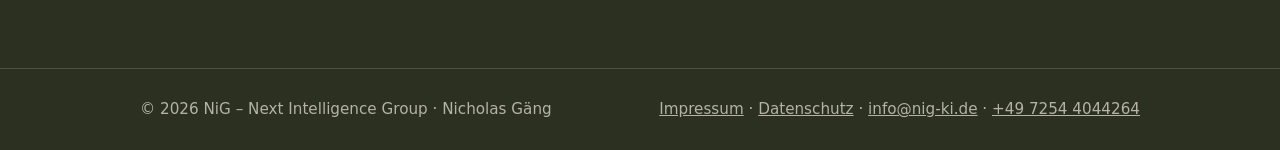
==== commit 7ade47e1: "Seite "Grafiken" in "KI-Kompass" umbenannt - grafiken.html -> ki-kompass.html, Titel und Überschrift" ====
--- a/index.html
+++ b/index.html
@@ -22,7 +22,7 @@
     <a class="brand" href="index.html" aria-label="NiG – Next Intelligence Group, Startseite">
       <span class="mark">N<i>i</i>G</span><span class="sub">Next Intelligence Group</span>
     </a>
-    <nav aria-label="Hauptnavigation"><a href="index.html" aria-current="page">Start</a><a href="leistungen.html">Leistungen</a><a href="grafiken.html">Grafiken</a><a href="kontakt.html">Kontakt</a></nav>
+    <nav aria-label="Hauptnavigation"><a href="index.html" aria-current="page">Start</a><a href="leistungen.html">Leistungen</a><a href="ki-kompass.html">KI-Kompass</a><a href="kontakt.html">Kontakt</a></nav>
   </div>
 </header>
 <main id="inhalt">
--- a/style.css
+++ b/style.css
@@ -83,7 +83,7 @@
 }
 @media (prefers-reduced-motion:reduce){html{scroll-behavior:auto}}
 
-/* Grafiken */
+/* KI-Kompass */
 .gfx{margin:0 0 56px}
 .gfx figcaption{margin-bottom:16px}
 .gfx figcaption h2{margin-bottom:.3em}
